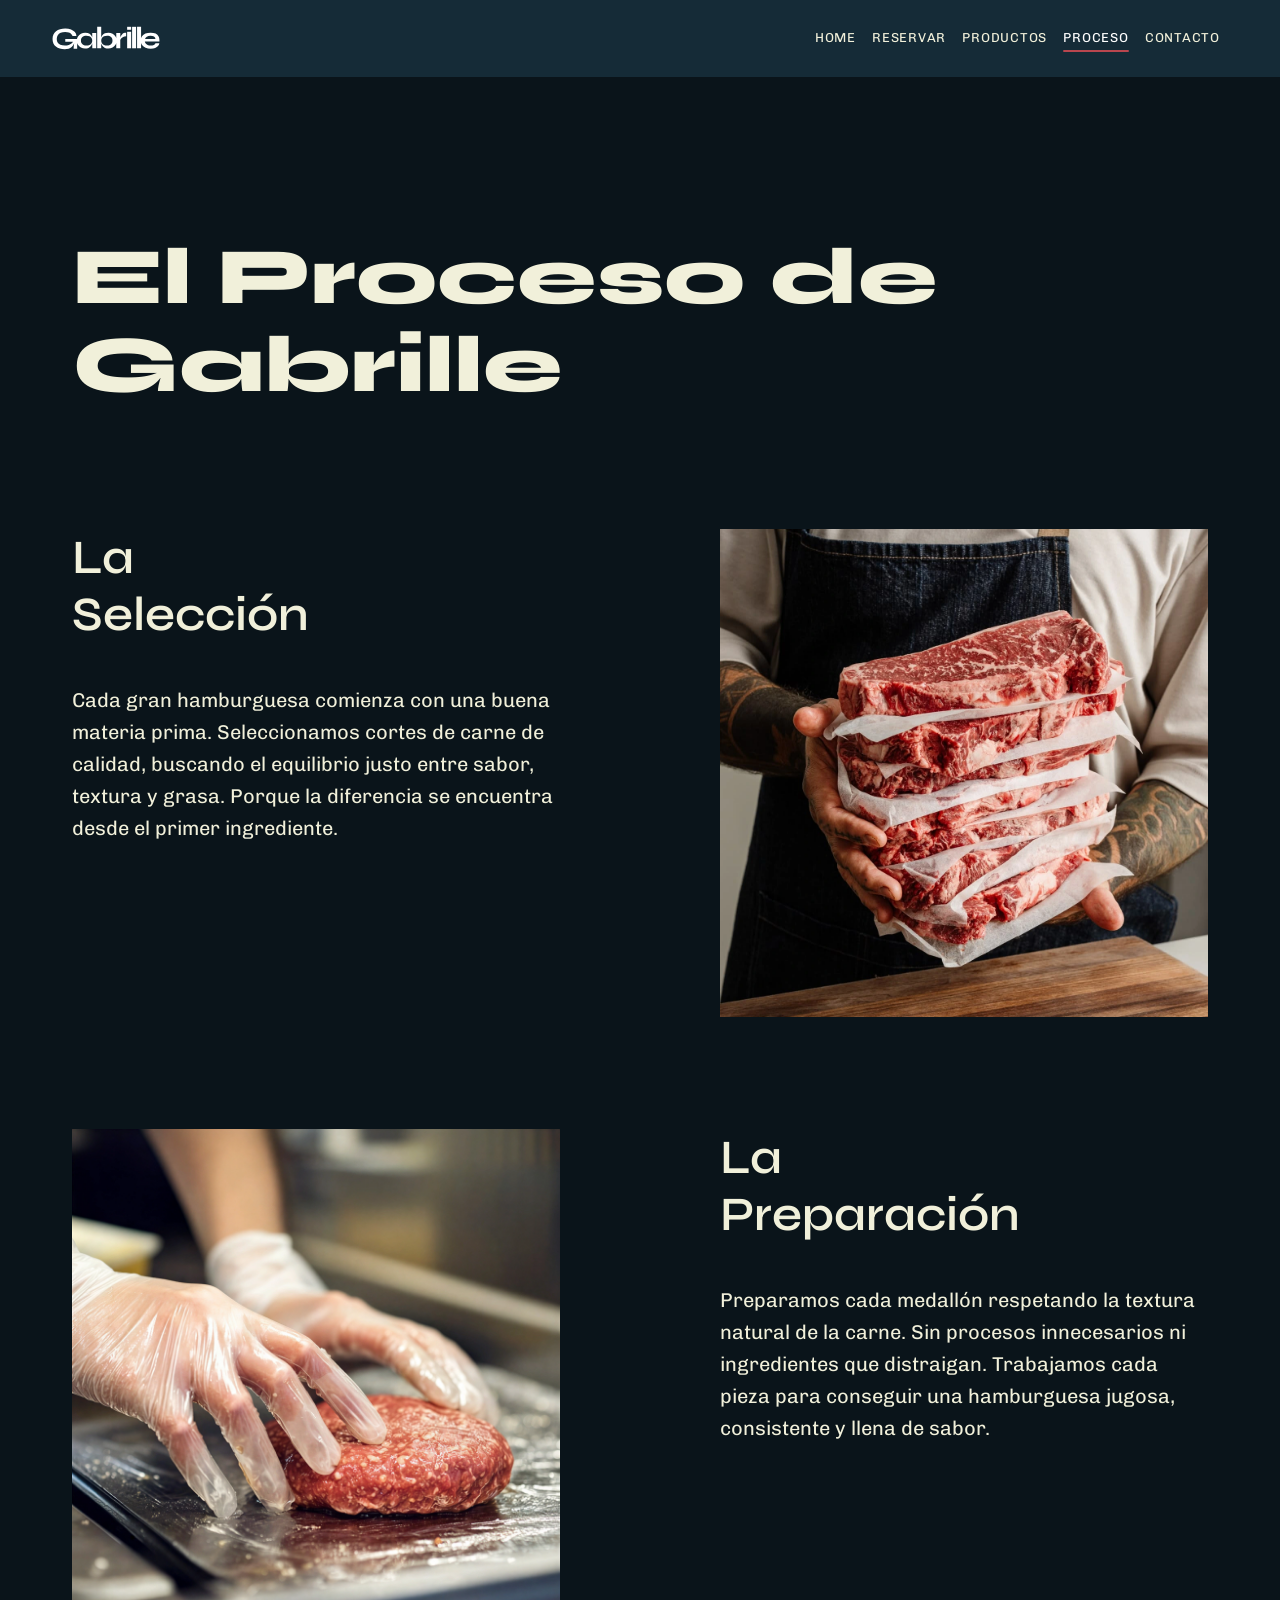
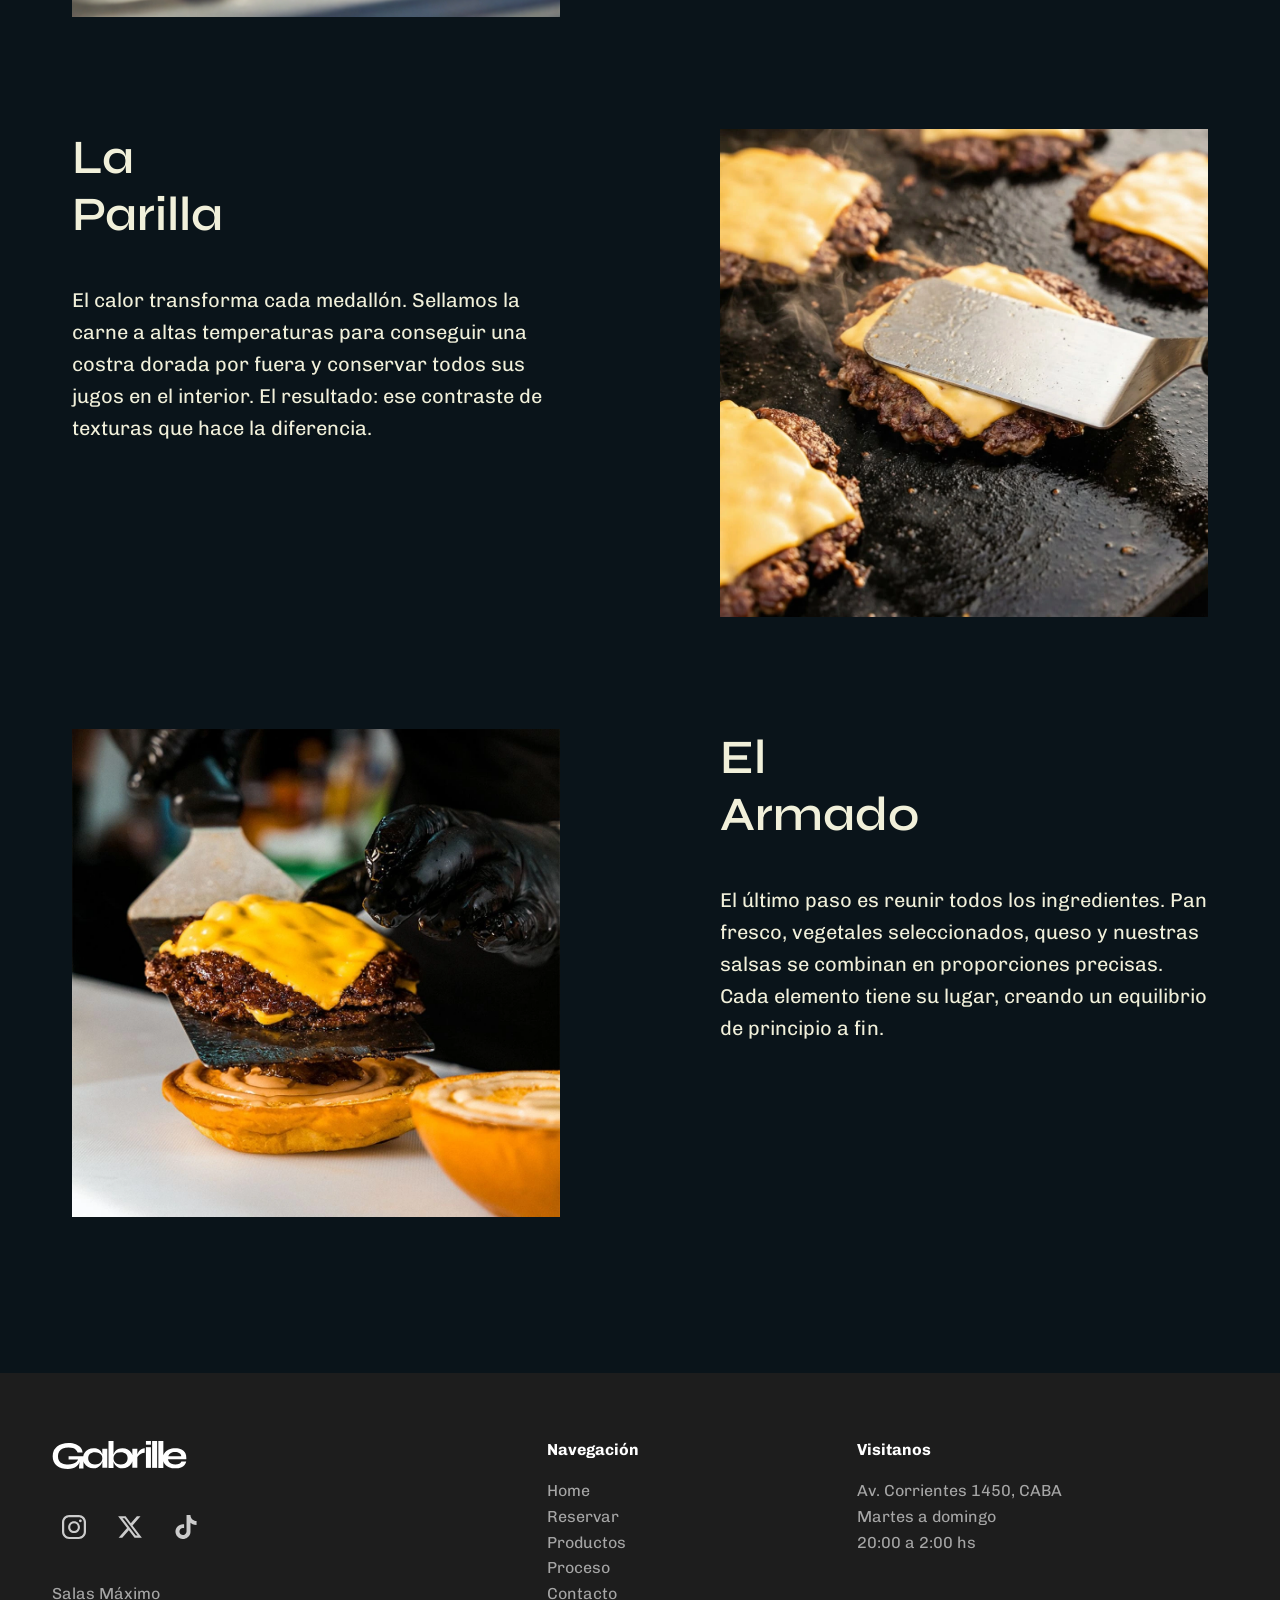
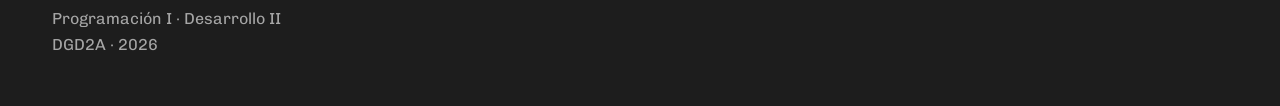
==== proceso.html @ 427391bb "Add files via upload" ====
<!DOCTYPE html>
<html lang="es">
<head>
  <meta charset="utf-8">
  <meta name="viewport" content="width=device-width, initial-scale=1">
  <title>Gabrille</title>
  <meta name="description" content="Así hacemos cada hamburguesa en Gabrille: selección de la carne, preparación, parilla y armado.">
  <link rel="icon" type="image/x-icon" href="img/favicon.ico">
  <link rel="preconnect" href="https://fonts.googleapis.com">
  <link rel="preconnect" href="https://fonts.gstatic.com" crossorigin>
  <link href="https://fonts.googleapis.com/css2?family=Chivo:ital,wght@0,400;0,700;1,700&family=Syne:wght@400..800&display=swap" rel="stylesheet">
  <link href="https://cdn.jsdelivr.net/npm/bootstrap@5.3.8/dist/css/bootstrap.min.css" rel="stylesheet">
  <link href="css/estilos.css" rel="stylesheet">
  <link href="css/proceso.css" rel="stylesheet">
</head>
<body>
  <a class="visually-hidden-focusable" href="#contenido">Saltar al contenido</a>

  <header>
    <nav class="navbar navbar-expand-lg barra-navegacion" aria-label="Principal">
      <div class="container">
        <button class="navbar-toggler" type="button" data-bs-toggle="collapse" data-bs-target="#menu-principal" aria-controls="menu-principal" aria-expanded="false" aria-label="Abrir menú">
          <span class="navbar-toggler-icon"></span>
        </button>
        <a class="navbar-brand" href="index.html"><img src="img/logo.svg" width="120" height="32" alt="Gabrille"></a>
        <div class="collapse navbar-collapse" id="menu-principal">
          <ul class="navbar-nav ms-auto">
            <li class="nav-item"><a class="nav-link" href="index.html">Home</a></li>
            <li class="nav-item"><a class="nav-link" href="reservar.html">Reservar</a></li>
            <li class="nav-item"><a class="nav-link" href="productos.html">Productos</a></li>
            <li class="nav-item"><a class="nav-link active" href="proceso.html">Proceso</a></li>
            <li class="nav-item"><a class="nav-link" href="contacto.html">Contacto</a></li>
          </ul>
        </div>
      </div>
    </nav>
  </header>

  <main id="contenido" class="proceso">
    <div class="container">
      <h1 class="">El Proceso de Gabrille</h1>
      <article class="paso">
        <div class="texto-paso">
          <h2>La<br>Selección</h2>
          <p>Cada gran hamburguesa comienza con una buena materia prima. Seleccionamos cortes de carne de calidad, buscando el equilibrio justo entre sabor, textura y grasa. Porque la diferencia se encuentra desde el primer ingrediente.</p>
        </div>
        <div class="imagen-fondo">
          <img src="img/paso-1.webp" width="900" height="500" loading="lazy" alt="Manos sosteniendo una pila de cortes de carne separados por papel">
        </div>
      </article>

      <article class="paso">
        <div class="texto-paso">
          <h2>La<br>Preparación</h2>
          <p>Preparamos cada medallón respetando la textura natural de la carne. Sin procesos innecesarios ni ingredientes que distraigan. Trabajamos cada pieza para conseguir una hamburguesa jugosa, consistente y llena de sabor.</p>
        </div>
        <div class="imagen-fondo">
          <img src="img/paso-2.webp" width="900" height="500" loading="lazy" alt="Mano con guante descartable dando forma a un medallón de carne">
        </div>
      </article>

      <article class="paso">
        <div class="texto-paso">
          <h2>La<br>Parilla</h2>
          <p>El calor transforma cada medallón. Sellamos la carne a altas temperaturas para conseguir una costra dorada por fuera y conservar todos sus jugos en el interior. El resultado: ese contraste de texturas que hace la diferencia.</p>
        </div>
        <div class="imagen-fondo">
          <img src="img/paso-3.webp" width="900" height="500" loading="lazy" alt="Medallones de carne con queso derretido sobre la plancha y una espátula">
        </div>
      </article>

      <article class="paso">
        <div class="texto-paso">
          <h2>El<br>Armado</h2>
          <p>El último paso es reunir todos los ingredientes. Pan fresco, vegetales seleccionados, queso y nuestras salsas se combinan en proporciones precisas. Cada elemento tiene su lugar, creando un equilibrio de principio a fin.</p>
        </div>
        <div class="imagen-fondo">
          <img src="img/paso-4.webp" width="900" height="500" loading="lazy" alt="Cocinero con guantes negros armando una hamburguesa con queso sobre el pan">
        </div>
      </article>
    </div>
  </main>

  <footer class="pie-pagina">
    <div class="container">
      <a class="logo-pie" href="index.html"><img src="img/logo.svg" width="120" height="36" alt="Gabrille"></a>

      <nav aria-label="Pie de página">
        <h2>Navegación</h2>
        <ul class="list-unstyled">
          <li><a href="index.html">Home</a></li>
          <li><a href="reservar.html">Reservar</a></li>
          <li><a href="productos.html">Productos</a></li>
          <li><a href="proceso.html">Proceso</a></li>
          <li><a href="contacto.html">Contacto</a></li>
        </ul>
      </nav>

      <div class="visita-pie">
        <h2>Visitanos</h2>
        <address>
          Av. Corrientes 1450, CABA<br>
          Martes a domingo<br>
          20:00 a 2:00 hs
        </address>
      </div>

      <ul class="redes-pie list-unstyled" aria-label="Redes sociales">
        <li><a href="https://www.instagram.com/" target="_blank" rel="noopener"><img src="img/ig.svg" width="24" height="24" alt="Instagram"></a></li>
        <li><a href="https://www.x.com/" target="_blank" rel="noopener"><img src="img/x.svg" width="24" height="24" alt="X"></a></li>
        <li><a href="https://www.tiktok.com/" target="_blank" rel="noopener"><img src="img/tt.svg" width="24" height="24" alt="TikTok"></a></li>
      </ul>

      <ul class="datos-pie list-unstyled">
        <li>Salas Máximo</li>
        <li>Programación I · Desarrollo II</li>
        <li>DGD2A · 2026</li>
      </ul>
    </div>
  </footer>

  <script src="https://cdn.jsdelivr.net/npm/bootstrap@5.3.8/dist/js/bootstrap.bundle.min.js"></script>
</body>
</html>
---- css/estilos.css ----
:root {
  --principal: #152b37;
  --secundario: #f1f0da;
  --acento: #b9464e;
  --acento-hover: #a63f46;

  /* Neutros */
  --negro: #1D1D1D;
  --fondo-oscuro: #0a141a;
  --blanco: #FFFFFF;
  --gris: #A6A6A6;

  /* Tipografías */
  --fuente-titulos: "Syne", sans-serif;
  --fuente-texto: "Chivo", monospace;

  /* Escala de texto y espacios (mobile; se agranda en 992px) */
  --titulo-1: 2.5rem;
  --titulo-2: 2rem;
  --texto: 1rem;
  --espacio-seccion: 4rem;
  --ancho-contenido: 1200px;

  /* Efectos */
  --transicion: 250ms ease;
  --transicion-color: color 250ms ease, background-color 250ms ease, border-color 250ms ease;
  --sombra: 0 0.5rem 1.5rem rgba(0, 0, 0, 0.15);
  --linea: rgba(40, 72, 59, 0.2);
  --foco: var(--acento);

  /* Variables de Bootstrap reemplazadas por las del proyecto */
  --bs-body-font-family: var(--fuente-texto);
  --bs-body-font-size: var(--texto);
  --bs-body-line-height: 1.6;
  --bs-body-color: var(--principal);
  --bs-body-bg: var(--secundario);
  --bs-link-color-rgb: 40, 72, 59;
  --bs-link-hover-color-rgb: 204, 94, 66;
}


/* 2. BASE
   -------------------------------------------------------------------------- */
img {
  max-width: 100%;
  height: auto;
}

h1,
h2,
h3 {
  font-family: var(--fuente-titulos);
  font-weight: 800;
  line-height: 1.1;
}

:focus-visible {
  outline: 3px solid var(--foco);
  outline-offset: 3px;
}


/* 3. NAVBAR
   -------------------------------------------------------------------------- */
.barra-navegacion {
  --foco: var(--secundario);
  --bs-navbar-padding-y: 1rem;
  --bs-navbar-color: var(--secundario);
  --bs-navbar-hover-color: var(--blanco);
  --bs-navbar-active-color: var(--blanco);
  --bs-navbar-brand-color: var(--secundario);
  --bs-navbar-brand-hover-color: var(--blanco);
  --bs-navbar-toggler-border-color: transparent;
  --bs-navbar-toggler-focus-width: 0;
  --bs-navbar-toggler-icon-bg: url("data:image/svg+xml,%3csvg xmlns='http://www.w3.org/2000/svg' viewBox='0 0 30 30'%3e%3cpath stroke='%23DEE4C2' stroke-linecap='round' stroke-miterlimit='10' stroke-width='2' d='M4 7h22M4 15h22M4 23h22'/%3e%3c/svg%3e");
  background-color: var(--principal);
}

.barra-navegacion > .container {
  justify-content: flex-start;
  gap: 0.75rem;
}

.barra-navegacion .navbar-brand {
  margin: 0;
  line-height: 1;
}

.barra-navegacion .navbar-brand img {
  display: block;
  width: auto;
  height: 2rem;
}

.barra-navegacion .navbar-toggler {
  padding-inline: 0;
}

.barra-navegacion .navbar-collapse {
  flex-basis: 100%;
}

.barra-navegacion .nav-link {
  padding-block: 0.75rem;
  font-size: 0.8125rem;
  text-transform: uppercase;
  letter-spacing: 0.06em;
  transition: color var(--transicion);
}

.barra-navegacion .nav-link.active {
  text-decoration: underline;
  text-decoration-color: var(--acento);
  text-decoration-thickness: 2px;
  text-underline-offset: 0.5rem;
}


/* 4. BOTONES
   -------------------------------------------------------------------------- */
.btn {
  --bs-btn-padding-x: 1.75rem;
  --bs-btn-padding-y: 0.875rem;
  --bs-btn-font-family: var(--fuente-texto);
  --bs-btn-font-size: 0.875rem;
  --bs-btn-font-weight: 700;
  --bs-btn-line-height: 1;
  --bs-btn-border-width: 0;
  --bs-btn-border-radius: 0;
  --bs-btn-focus-box-shadow: none;
  text-transform: uppercase;
  letter-spacing: 0.06em;
  transition: color var(--transicion), background-color var(--transicion);
}

.btn-acento {
  --bs-btn-color: var(--secundario);
  --bs-btn-bg: var(--acento);
  --bs-btn-hover-color: var(--blanco);
  --bs-btn-hover-bg: var(--acento-hover);
  --bs-btn-active-color: var(--blanco);
  --bs-btn-active-bg: var(--acento-hover);
  --bs-btn-disabled-color: var(--secundario);
  --bs-btn-disabled-bg: var(--acento);
}

.btn-principal {
  --bs-btn-color: var(--secundario);
  --bs-btn-bg: var(--principal);
  --bs-btn-hover-color: var(--secundario);
  --bs-btn-hover-bg: var(--negro);
  --bs-btn-active-color: var(--secundario);
  --bs-btn-active-bg: var(--negro);
  --bs-btn-disabled-color: var(--secundario);
  --bs-btn-disabled-bg: var(--principal);
}

.btn-claro {
  --bs-btn-color: var(--principal);
  --bs-btn-bg: var(--secundario);
  --bs-btn-hover-color: var(--principal);
  --bs-btn-hover-bg: var(--blanco);
  --bs-btn-active-color: var(--principal);
  --bs-btn-active-bg: var(--blanco);
}

/* Botón subrayado */
.boton-texto {
  padding: 0;
  font-size: 0.875rem;
  color: inherit;
  background: none;
  border: 0;
  text-decoration: underline;
  text-underline-offset: 0.25rem;
}

/* Botón de cierre*/
.btn-close {
  --bs-btn-close-opacity: 1;
  --bs-btn-close-hover-opacity: 0.7;
  --bs-btn-close-focus-shadow: none;
  --bs-btn-close-bg: url("data:image/svg+xml,%3csvg xmlns='http://www.w3.org/2000/svg' viewBox='0 0 16 16' fill='%2328483B'%3e%3cpath d='M.293.293a1 1 0 0 1 1.414 0L8 6.586 14.293.293a1 1 0 1 1 1.414 1.414L9.414 8l6.293 6.293a1 1 0 0 1-1.414 1.414L8 9.414l-6.293 6.293a1 1 0 0 1-1.414-1.414L6.586 8 .293 1.707a1 1 0 0 1 0-1.414z'/%3e%3c/svg%3e");
}


/* 5. CARRUSEL
   -------------------------------------------------------------------------- */
.carousel {
  --carrusel-color: var(--acento);
  --carrusel-fondo: transparent;
  --indicador-color: var(--acento);
}

.carousel-control-prev,
.carousel-control-next {
  bottom: auto;
  width: 2.5rem;
  height: 2.5rem;
  color: var(--carrusel-color);
  background-color: var(--carrusel-fondo);
  border: 2px solid var(--carrusel-color);
  border-radius: 50%;
  opacity: 1;
  transition: color var(--transicion), background-color var(--transicion);
}

.carousel-control-prev:hover,
.carousel-control-next:hover {
  color: var(--secundario);
  background-color: var(--carrusel-color);
  opacity: 1;
}

.carousel-control-prev-icon,
.carousel-control-next-icon {
  width: auto;
  height: auto;
  background-image: none;
  font-size: 1.5rem;
  font-style: normal;
  font-weight: 700;
  line-height: 1;
}

.carousel-control-prev-icon::before {
  content: "\2039";
}

.carousel-control-next-icon::before {
  content: "\203A";
}

.carousel-indicators {
  position: static;
  margin: 1.5rem 0 0;
}

.carousel-indicators [data-bs-target] {
  box-sizing: border-box;
  width: 0.75rem;
  height: 0.75rem;
  margin-inline: 0.3rem;
  background-color: transparent;
  background-clip: border-box;
  border: 2px solid var(--indicador-color);
  border-radius: 50%;
  opacity: 1;
}

.carousel-indicators .active {
  background-color: var(--indicador-color);
}


/* 6. VENTANA MODAL DE DEMOSTRACIÓN (compra, reserva y contacto)
   -------------------------------------------------------------------------- */
.modal-demo {
  
  --bs-modal-bg: var(--secundario);
  --bs-modal-color: var(--principal);
  --bs-modal-border-width: 0;
  --bs-modal-border-radius: 0;
  --bs-modal-inner-border-radius: 0;
  --bs-modal-header-border-width: 0;
  --bs-modal-footer-border-width: 0;
  --bs-modal-padding: 1.5rem;
}

.modal-demo .modal-title {
  font-size: 1.75rem;
}


/* 7. IMAGEN DE FONDO
   -------------------------------------------------------------------------- */
.imagen-fondo {
  position: absolute;
  inset: 0;
  z-index: -1;
  padding: 0;
  background-color: var(--principal);
}

.imagen-fondo img {
  display: block;
  width: 100%;
  height: 100%;
  object-fit: cover;
}

.imagen-fondo::after {
  content: "";
  position: absolute;
  inset: 0;
  background-color: var(--velo);
}


/* 8. FOOTER
   -------------------------------------------------------------------------- */
.pie-pagina {
  --foco: var(--secundario);
  padding-block: 3.5rem 2.5rem;
  color: var(--gris);
  background-color: var(--negro);
}

.pie-pagina .container {
  display: grid;
  gap: 2rem;
  grid-template-areas:
    "logo"
    "nav"
    "visita"
    "redes"
    "datos";
}

.logo-pie {
  grid-area: logo;
  justify-self: start;
}

.logo-pie img {
  display: block;
  width: auto;
  height: 2.25rem;
}

.pie-pagina nav {
  grid-area: nav;
}

.visita-pie {
  grid-area: visita;
}

.pie-pagina h2 {
  margin-bottom: 1rem;
  font-family: var(--fuente-texto);
  font-size: 1rem;
  font-weight: 700;
  line-height: 1.6;
  color: var(--blanco);
}

.pie-pagina ul,
.pie-pagina address {
  margin: 0;
}

.pie-pagina a {
  color: var(--gris);
  text-decoration: none;
  transition: color var(--transicion);
}

.pie-pagina a:hover {
  color: var(--secundario);
}

.redes-pie {
  grid-area: redes;
  display: flex;
  gap: 0.75rem;
}

.redes-pie a {
  display: grid;
  place-items: center;
  width: 2.75rem;
  height: 2.75rem;
  filter: brightness(80%);
}

.redes-pie a:hover {
  border-color: var(--secundario);
  filter: none;
}

.redes-pie img {
  width: 1.5rem;
  height: 1.5rem;
}

.datos-pie {
  grid-area: datos;
  padding-top: 2rem;
  border-top: 1px solid rgba(222, 228, 194, 0.25);
}


/* 9. MEDIA QUERIES
   -------------------------------------------------------------------------- */
@media (min-width: 992px) {
  :root {
    --titulo-1: 4rem;
    --titulo-2: 3rem;
    --espacio-seccion: 6rem;
  }

  .barra-navegacion > .container {
    justify-content: space-between;
  }

  .barra-navegacion .nav-link {
    padding-inline: 1.5rem;
  }

  .imagen-fondo {
    position: static;
    z-index: auto;
    background: none;
  }

  .imagen-fondo img {
    height: auto;
  }

  .imagen-fondo::after {
    display: none;
  }

  .pie-pagina {
    padding-block: 4rem 3rem;
  }

  .pie-pagina .container {
    grid-template-columns: 5fr 3fr 4fr;
    grid-template-rows: auto auto 1fr;
    grid-template-areas:
      "logo nav visita"
      "redes nav visita"
      "datos nav visita";
  }

  .datos-pie {
    align-self: end;
    padding-top: 0;
    border-top: 0;
  }
}

@media (min-width: 1200px) {
  .container {
    max-width: var(--ancho-contenido);
  }
}
---- css/proceso.css ----
h1{
  color: var(--secundario);
  font-size: 5rem;
  font-weight: 800;
  TEXT-ALIGN: left;
}

.proceso {
  padding-block: 1.5rem;
  background-color: var(--fondo-oscuro);
}

.proceso .container {
  display: flex;
  flex-direction: column;
  gap: 1.5rem;
  padding:2rem;
}

.paso {
  --foco: var(--secundario);
  position: relative;
  isolation: isolate;
  width: 100%;
  height: auto;
  max-width: 36rem;
  min-height: 30rem;
  margin-inline: auto;
}

.texto-paso {
  padding: 2rem 1rem 2.5rem 0rem;
  color: var(--secundario);
}

.paso h2 {
  margin-bottom: 1rem;
  font-size: 2.3rem;
  line-height: 1;
  font-weight: 600;
}

.texto-paso p {
  margin: 0;
  font-size: 1rem;
  line-height: 1.6;
}

.imagen-fondo {
  position: relative;
  aspect-ratio: 1 / 1;
}

@media (min-width: 992px) {


  .proceso {
    padding-block: 7.75rem;
  }

  .proceso .container {
    gap: 7rem;
  }

  .paso {
    display: grid;
    grid-template-columns: 1fr 1fr;
    align-items: start;
    column-gap: 6rem;
    max-width: none;
    min-height: 0;
    margin-inline: 0;
  }

  .texto-paso {
    grid-column: 1;
    grid-row: 1;
    padding: 0;
    text-align: left;
  }

  .paso:nth-of-type(even) .texto-paso {
    grid-column: 2;
  }

  .paso h2 {
    margin-bottom: 2.5rem;
    font-size: 2.5rem;
    line-height: 1.2;
  }

  .texto-paso p {
    font-size: 1.125rem;
    line-height: 1.6;
  }


  .paso .imagen-fondo {
    grid-column: 2;
    grid-row: 1;
  }

  .paso:nth-of-type(even) .imagen-fondo {
    grid-column: 1;
  }

  .paso .imagen-fondo img {
    aspect-ratio: 1 / 1;
  }
}

@media (min-width: 1200px) {
  .paso {
    column-gap: 10rem;
  }

  .paso h2 {
    font-size: 3rem;
  }

  .texto-paso p {
    font-size: 1.25rem;
  }
}
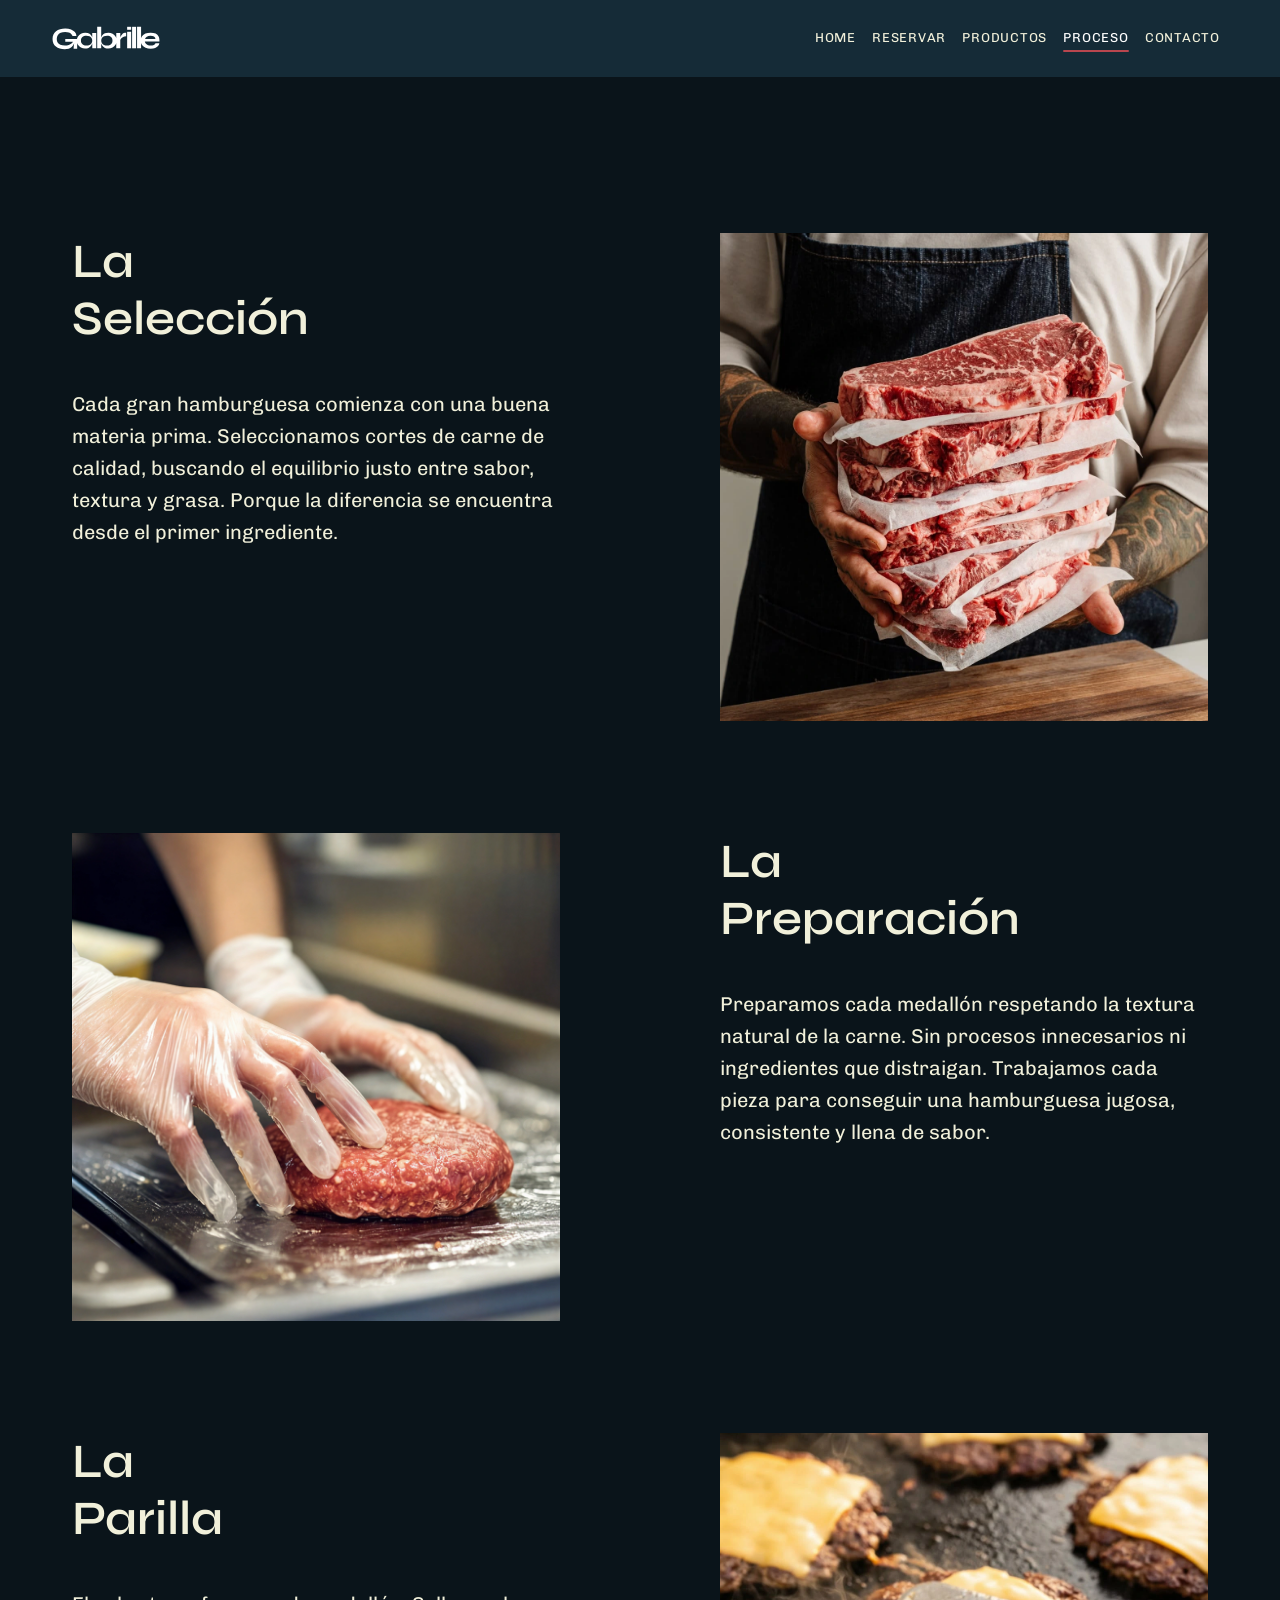
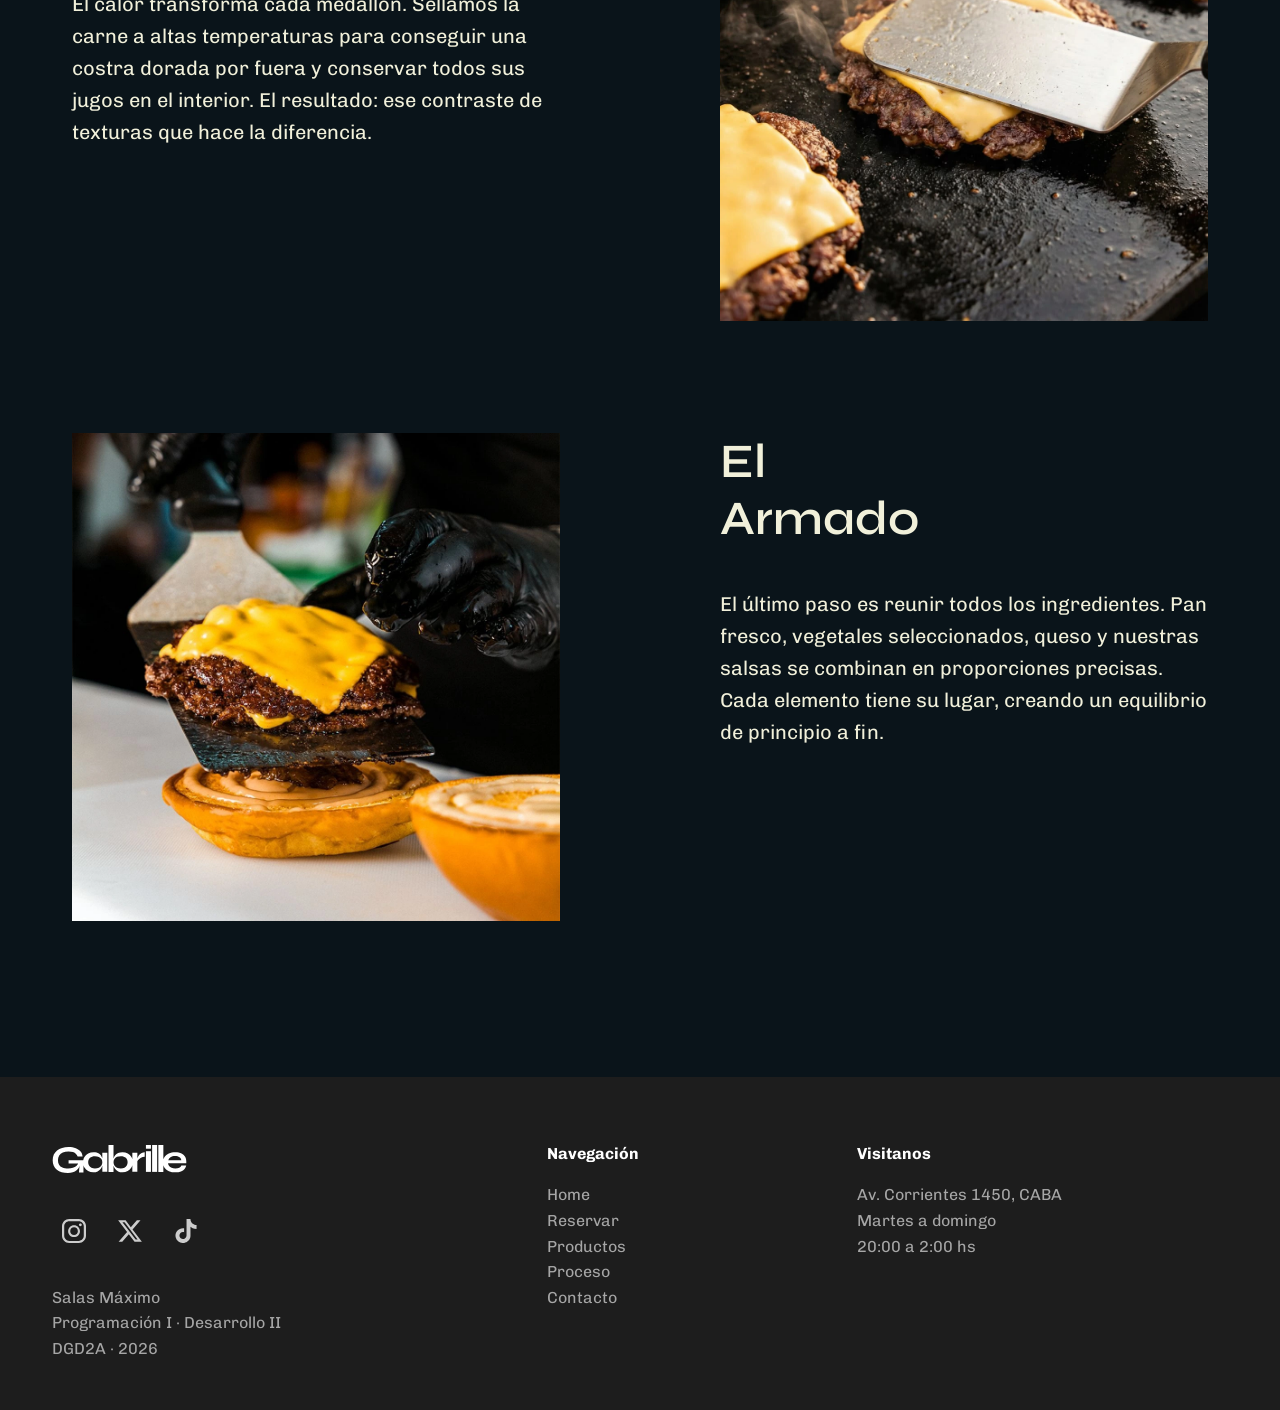
==== commit ca37d550: "Update heading to visually hidden for accessibility" ====
--- a/proceso.html
+++ b/proceso.html
@@ -38,7 +38,7 @@
 
   <main id="contenido" class="proceso">
     <div class="container">
-      <h1 class="">El Proceso de Gabrille</h1>
+      <h1 class="visually-hidden">El Proceso de Gabrille</h1>
       <article class="paso">
         <div class="texto-paso">
           <h2>La<br>Selección</h2>
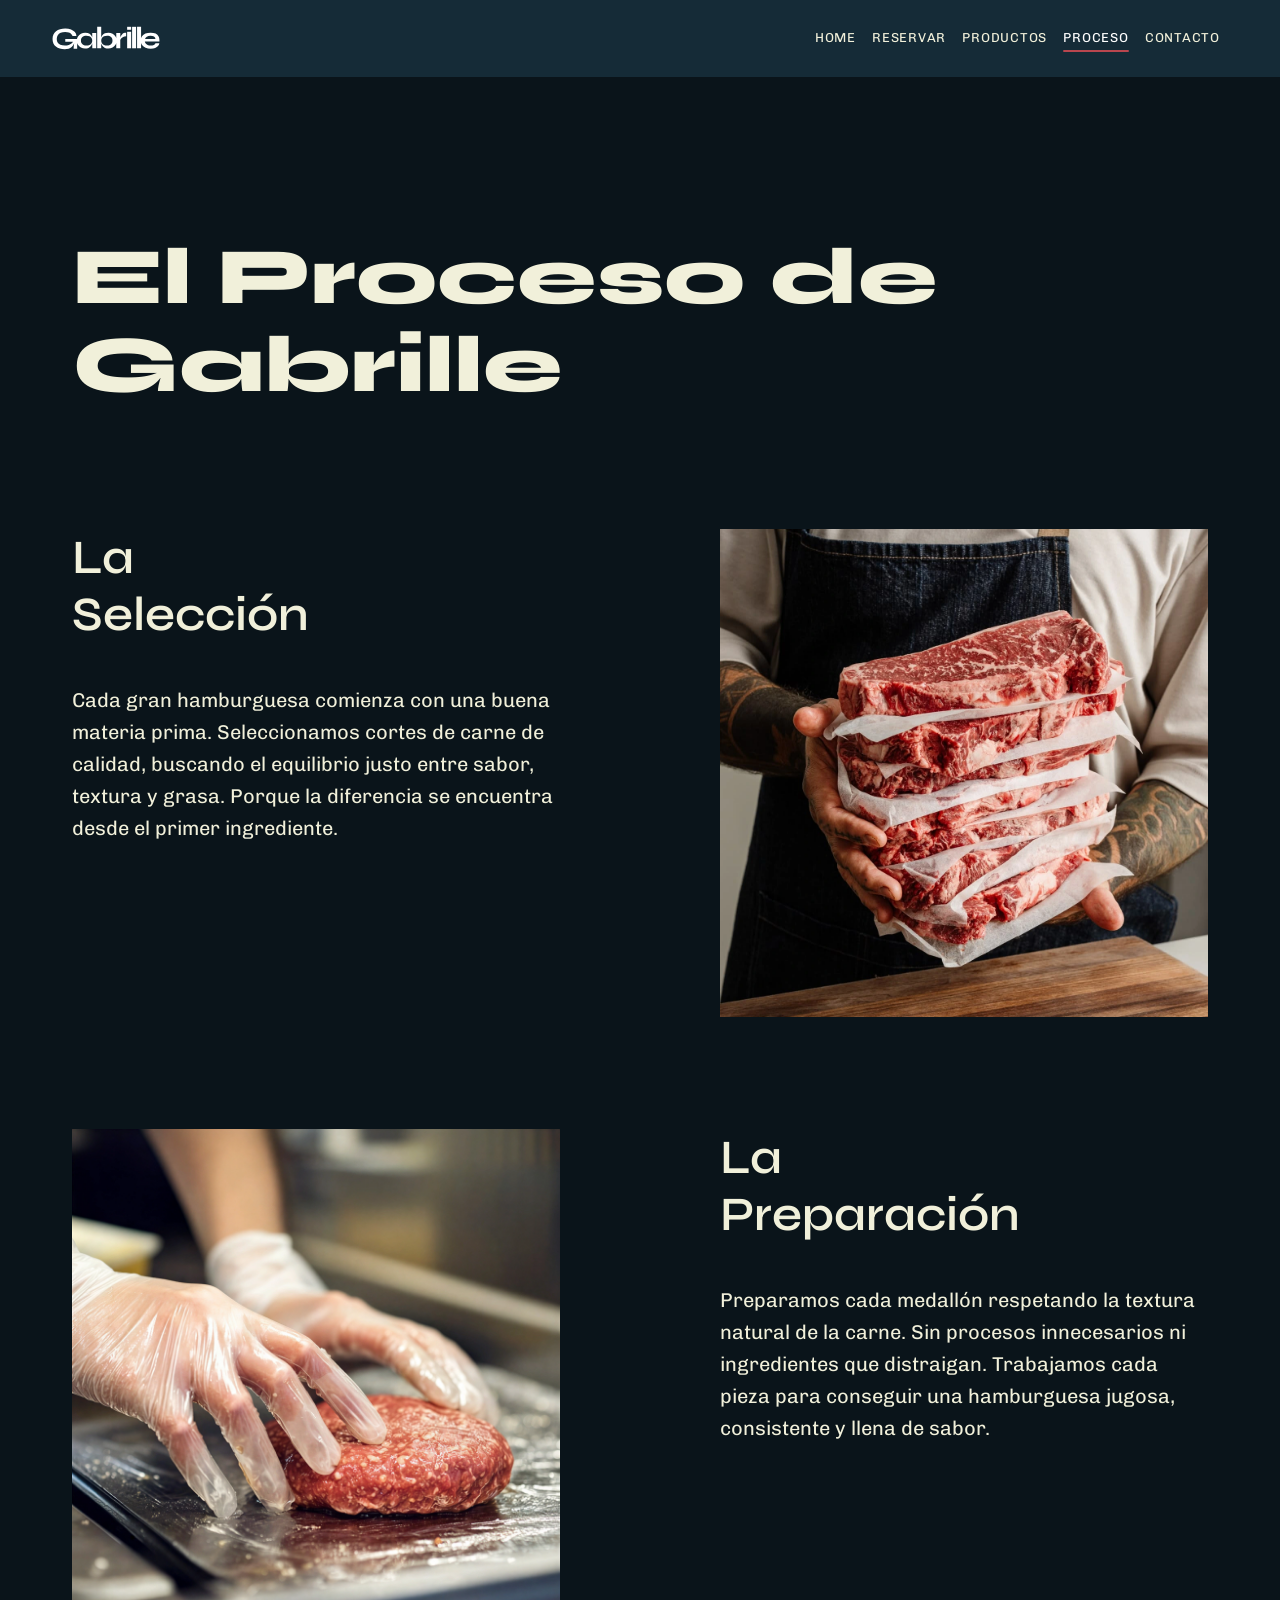
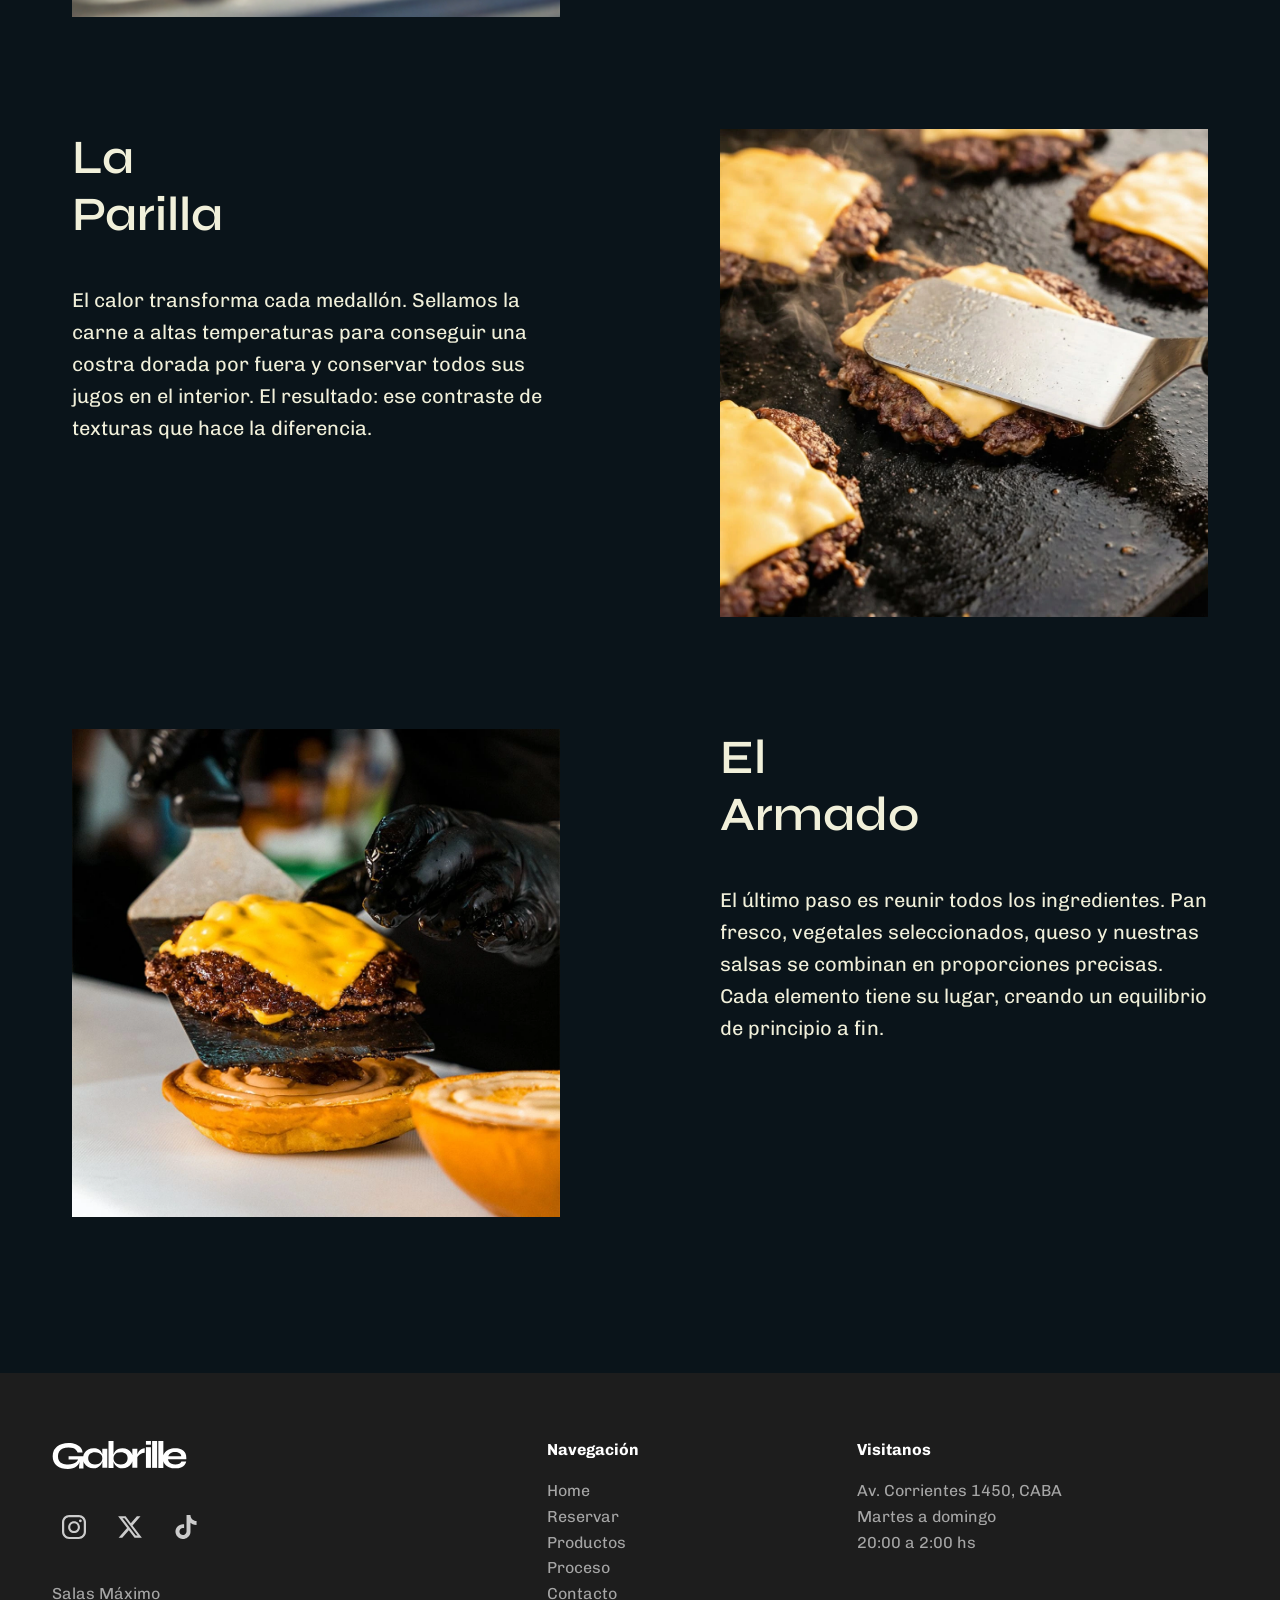
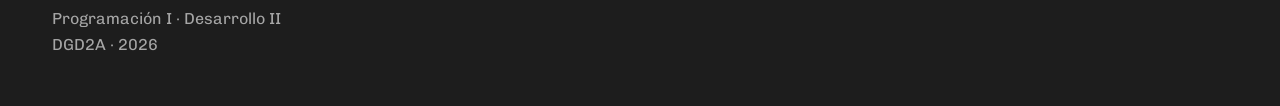
==== commit c8d4b585: "Fix heading visibility in proceso.html" ====
--- a/proceso.html
+++ b/proceso.html
@@ -38,7 +38,7 @@
 
   <main id="contenido" class="proceso">
     <div class="container">
-      <h1 class="visually-hidden">El Proceso de Gabrille</h1>
+      <h1 class="">El Proceso de Gabrille</h1>
       <article class="paso">
         <div class="texto-paso">
           <h2>La<br>Selección</h2>
